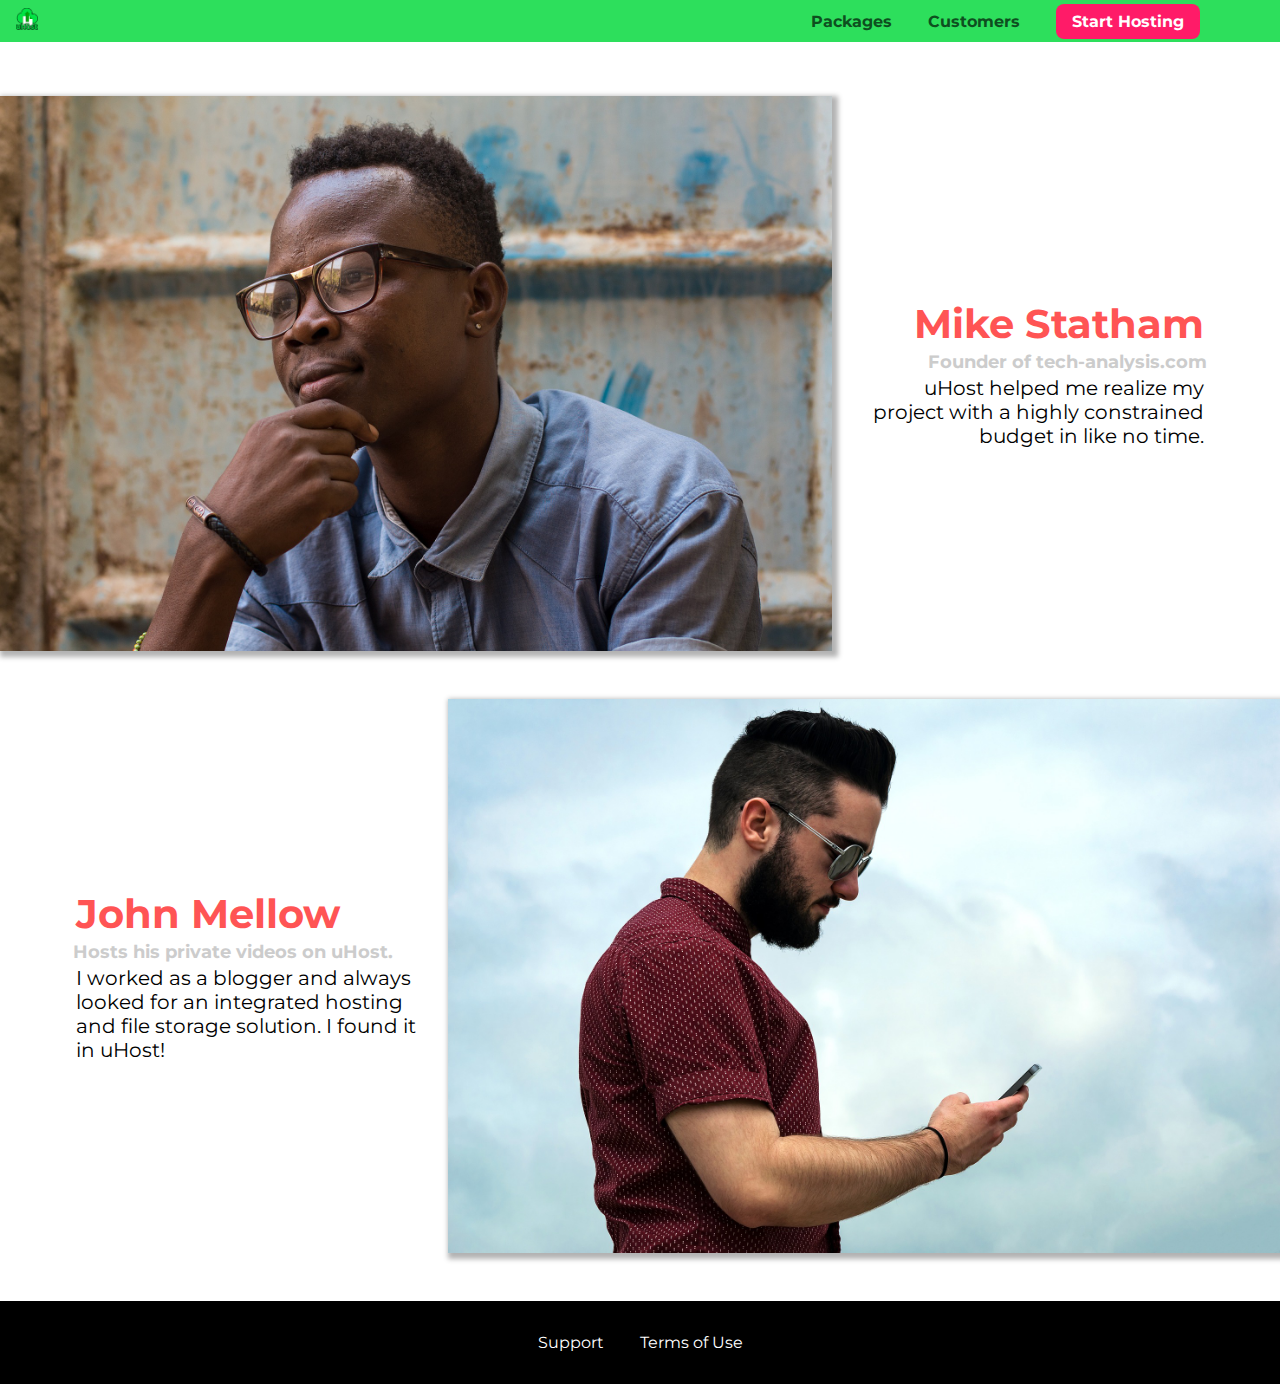
==== project/customers/index.html @ b1e60502 "Section 7: Understanding Background Images & Images" ====
<!DOCTYPE html>
<html lang="en">

<head>
    <meta charset="UTF-8">
    <meta name="viewport" content="width=device-width, initial-scale=1.0">
    <meta http-equiv="X-UA-Compatible" content="ie=edge">
    <title>uHost Customers</title>
    <link rel="shortcut icon" href="../favicon.png">
    <link href="https://fonts.googleapis.com/css?family=Anton|Montserrat:400,700" rel="stylesheet">
    <link rel="stylesheet" href="../shared.css">
    <link rel="stylesheet" href="customers.css">
</head>

<body>
    <header class="main-header">
        <div>
            <a href="../index.html" class="main-header__brand">
                <img src="../images/uhost-icon.png" alt="uHost - Your favorite hosting company">
            </a>
        </div>
        <nav class="main-nav">
            <ul class="main-nav__items">
                <li class="main-nav__item">
                    <a href="../packages/index.html">Packages</a>
                </li>
                <li class="main-nav__item">
                    <a href="index.html">Customers</a>
                </li>
                <li class="main-nav__item main-nav__item--cta">
                    <a href="start-hosting/index.html">Start Hosting</a>
                </li>
            </ul>
        </nav>
    </header>
    <main>
        <div>
            <div class="testimonial" id="customer-1">
                <div class="testimonial__image-container">
                    <img src="../images/customer-1.jpg" alt="Mike Statham - Customer" class="testimonial__image">
                </div>
                <div class="testimonial__info">
                    <h1 class="testimonial__name">Mike Statham</h1>
                    <h2 class="testimonial__subtitle">Founder of
                        <a href="tech-analysis.com">tech-analysis.com</a>
                    </h2>
                    <p class="testimonial__text">uHost helped me realize my project with a highly constrained budget in like no time.</p>
                </div>
            </div>
            <div class="testimonial" id="customer-2">
                <div class="testimonial__info">
                    <h1 class="testimonial__name">John Mellow</h1>
                    <h2 class="testimonial__subtitle">Hosts his private videos on uHost.
                    </h2>
                    <p class="testimonial__text">I worked as a blogger and always looked for an integrated hosting and file storage solution. I found
                        it in uHost!
                    </p>
                </div>
                <div class="testimonial__image-container">
                    <img src="../images/customer-2.jpg" alt="John Mellow - Customer" class="testimonial__image">
                </div>
            </div>
        </div>
    </main>
    <footer class="main-footer">
        <nav>
            <ul class="main-footer__links">
                <li class="main-footer__link">
                    <a href="#">Support</a>
                </li>
                <li class="main-footer__link">
                    <a href="#">Terms of Use</a>
                </li>
            </ul>
        </nav>
    </footer>
</body>

</html>
---- project/shared.css ----
* {
    box-sizing: border-box;
}

body {
    font-family: 'Montserrat', sans-serif;
    margin: 0;
}

.main-header {
    width: 100%;
    background-color: #2ddf5c;
    padding: 8px 16px;
    position: fixed;
    top: 0;
    left: 0;
    z-index: 1;
}

.main-header > div {
    display: inline-block;
    vertical-align: middle;
}

.main-header__brand {
    text-decoration: none;
    color: #0e4f1f;
    font-weight: bold;
    font-size: 22px;
    display: inline-block;
    height: 22px;
}

.main-header__brand img {
    height: 100%;
}

.main-nav {
    display: inline-block;
    text-align: right;
    width: calc(100% - 74px);
    vertical-align: middle;
}

.main-nav__items {
    margin: 0;
    padding: 0;
    list-style: none;
}

.main-nav__item {
    display: inline-block;
    margin: 0 16px;
}

.main-nav__item a {
    color: #0e4f1f;
    text-decoration: none;
    font-weight: bold;
    padding: 3px 0;
}

.main-nav__item a:hover,
.main-nav__item a:active {
    color: white;
    border-bottom: 5px white solid;
}

.main-nav__item--cta a {
    color: white;
    background-color: #ff1b68;
    padding: 8px 16px;
    border-radius: 8px;
}

.main-nav__item--cta a:hover,
.main-nav__item--cta a:active {
    color: #ff1b68;
    background-color: white;
    border: none;
}

.main-footer {
    background: black;
    padding: 32px;
    margin-top: 48px;
}

.main-footer__links {
    list-style: none;
    margin: 0;
    padding: 0;
    text-align: center;
}

.main-footer__link {
    display: inline-block;
    margin: 0 16px;
}

.main-footer__link a {
    color: white;
    text-decoration: none;
}

.main-footer__link a:hover,
.main-footer__link a:active {
    color: #ccc;
}

.button {
    background: #0e4f1f;
    color: white;
    font: inherit;
    border: 1.5px solid #0e4f1f;
    padding: 8px;
    border-radius: 8px;
    font-weight: bold;
    cursor: pointer;
}

.button:hover,
.button:active {
    background: white;
    color: #0e4f1f;
}

.button:focus {
    outline: none;
}
---- project/customers/customers.css ----
.testimonial {
    font-size: 20px;
    margin: 48px 0;
}

.testimonial__list {
    width: 80%;
    margin: auto;
}

.testimonial:first-of-type {
    margin-top: 96px;
}

.testimonial__image-container {
    width: 65%;
    display: inline-block;
    vertical-align: middle;
    box-shadow: 3px 3px 5px 3px rgba(0,0,0,0.3);
}

.testimonial__image {
    width: 100%;
    vertical-align: top;
}

.testimonial__info {
    text-align: right;
    padding: 14px;
    display: inline-block;
    vertical-align: middle;
    width: 30%;
}

#customer-2.testimonial {
    text-align: right;
}

#customer-2 .testimonial__info {
    text-align: left;
}

.testimonial__name {
    margin: 3px;
    color: #ff5454;
}

.testimonial__subtitle {
    margin: 0;
    font-size: 18px;
    color: #ccc;
}

.testimonial__subtitle a {
    color: inherit;
    text-decoration: none;
}

.testimonial__subtitle a:hover,
.testimonial__subtitle a:active {
    color: #7a7a7a;
}

.testimonial__text {
    margin: 3px;
}
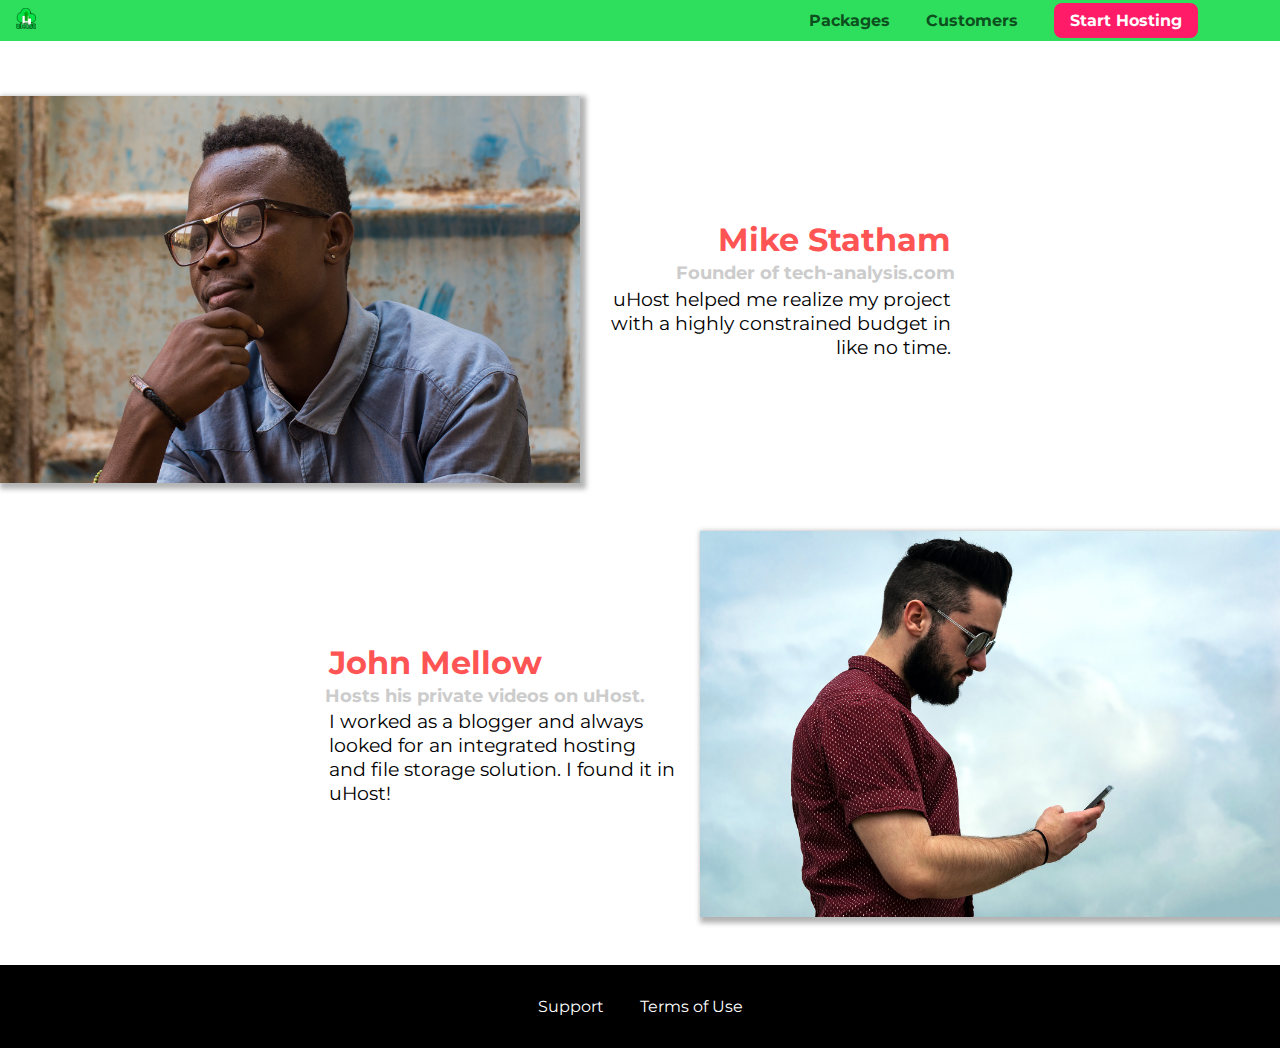
==== commit 530239b5: "Section 8: Sizes & Units" ====
--- a/project/customers/index.html
+++ b/project/customers/index.html
@@ -13,6 +13,7 @@
 </head>
 
 <body>
+    <div class="backdrop"></div>
     <header class="main-header">
         <div>
             <a href="../index.html" class="main-header__brand">
--- a/project/shared.css
+++ b/project/shared.css
@@ -7,10 +7,21 @@
     margin: 0;
 }
 
+.backdrop {
+    position: fixed;
+    display: none;
+    top: 0;
+    left: 0;
+    z-index: 100;
+    width: 100vw;
+    height: 100vh;
+    background: rgba(0, 0, 0, 0.5);
+}
+
 .main-header {
     width: 100%;
     background-color: #2ddf5c;
-    padding: 8px 16px;
+    padding: 0.5rem 1rem;
     position: fixed;
     top: 0;
     left: 0;
@@ -26,9 +37,9 @@
     text-decoration: none;
     color: #0e4f1f;
     font-weight: bold;
-    font-size: 22px;
+    font-size: 1.3rem;
     display: inline-block;
-    height: 22px;
+    height: 1.3rem;
 }
 
 .main-header__brand img {
@@ -50,14 +61,14 @@
 
 .main-nav__item {
     display: inline-block;
-    margin: 0 16px;
+    margin: 0 1rem;
 }
 
 .main-nav__item a {
     color: #0e4f1f;
     text-decoration: none;
     font-weight: bold;
-    padding: 3px 0;
+    padding: 0.2rem 0;
 }
 
 .main-nav__item a:hover,
@@ -69,7 +80,7 @@
 .main-nav__item--cta a {
     color: white;
     background-color: #ff1b68;
-    padding: 8px 16px;
+    padding: 0.5rem 1rem;
     border-radius: 8px;
 }
 
@@ -82,8 +93,8 @@
 
 .main-footer {
     background: black;
-    padding: 32px;
-    margin-top: 48px;
+    padding: 2rem;
+    margin-top: 3rem;
 }
 
 .main-footer__links {
@@ -95,7 +106,7 @@
 
 .main-footer__link {
     display: inline-block;
-    margin: 0 16px;
+    margin: 0 1rem;
 }
 
 .main-footer__link a {
@@ -113,7 +124,7 @@
     color: white;
     font: inherit;
     border: 1.5px solid #0e4f1f;
-    padding: 8px;
+    padding: 0.5rem;
     border-radius: 8px;
     font-weight: bold;
     cursor: pointer;
--- a/project/customers/customers.css
+++ b/project/customers/customers.css
@@ -1,6 +1,6 @@
 .testimonial {
-    font-size: 20px;
-    margin: 48px 0;
+    font-size: 1.2rem;
+    margin: 3rem 0;
 }
 
 .testimonial__list {
@@ -9,11 +9,12 @@
 }
 
 .testimonial:first-of-type {
-    margin-top: 96px;
+    margin-top: 6rem;
 }
 
 .testimonial__image-container {
     width: 65%;
+    max-width: 580px;
     display: inline-block;
     vertical-align: middle;
     box-shadow: 3px 3px 5px 3px rgba(0,0,0,0.3);
@@ -26,7 +27,7 @@
 
 .testimonial__info {
     text-align: right;
-    padding: 14px;
+    padding: 0.9rem;
     display: inline-block;
     vertical-align: middle;
     width: 30%;
@@ -41,13 +42,14 @@
 }
 
 .testimonial__name {
-    margin: 3px;
+    margin: 0.2rem;
     color: #ff5454;
+    font-size: 2rem;
 }
 
 .testimonial__subtitle {
     margin: 0;
-    font-size: 18px;
+    font-size: 1.1rem;
     color: #ccc;
 }
 
@@ -62,5 +64,5 @@
 }
 
 .testimonial__text {
-    margin: 3px;
+    margin: 0.2rem;
 }
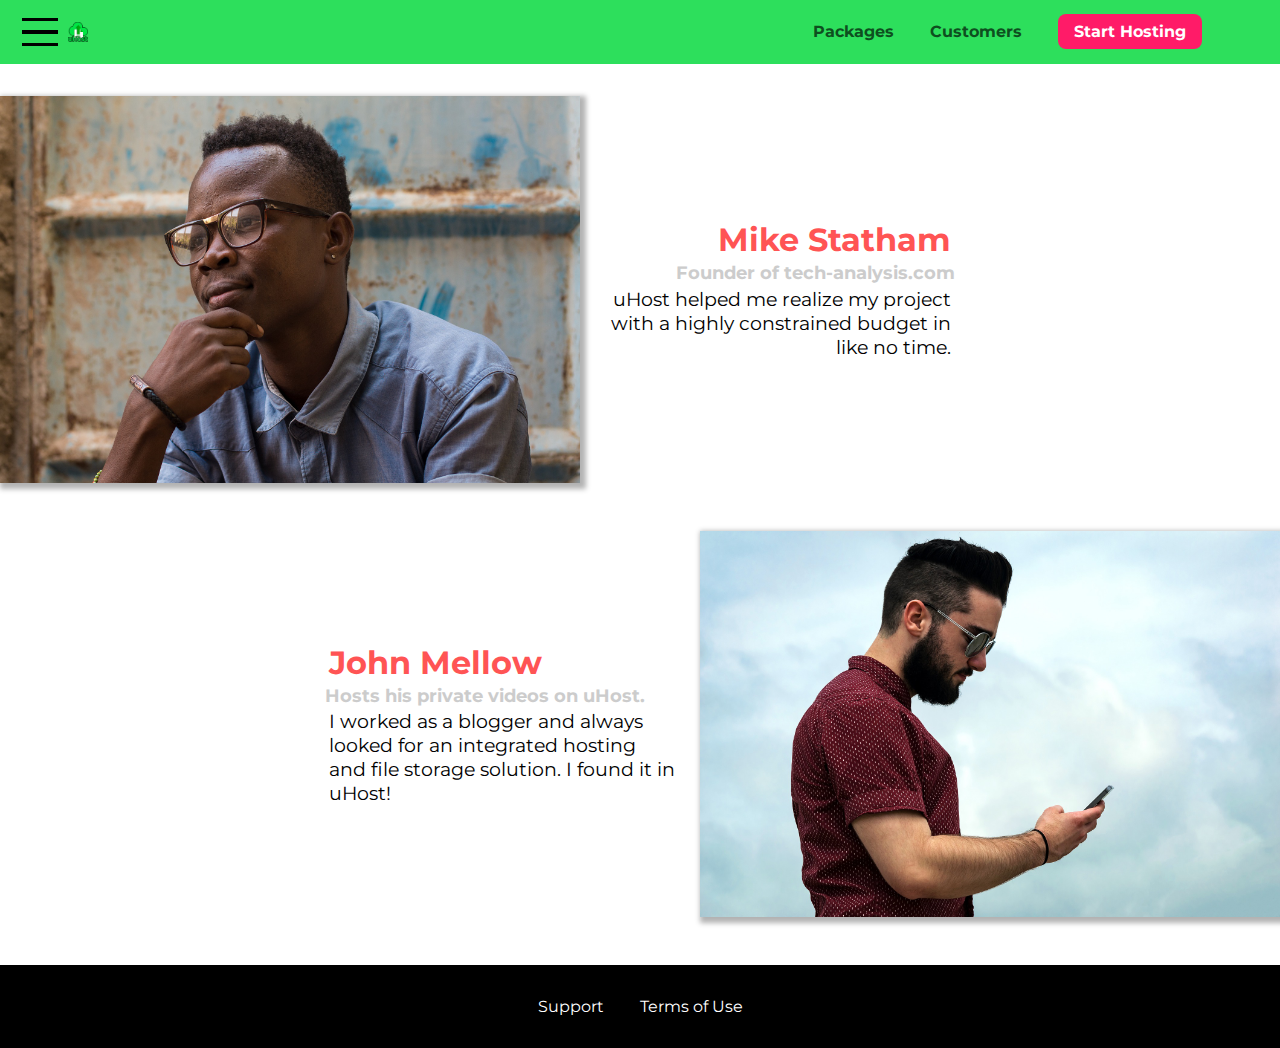
==== commit 8a17176f: "Section 9: Working with JavaScript & CSS" ====
--- a/project/customers/index.html
+++ b/project/customers/index.html
@@ -16,6 +16,11 @@
     <div class="backdrop"></div>
     <header class="main-header">
         <div>
+            <button class="toggle-button">
+                <span class="toggle-button__bar"></span>
+                <span class="toggle-button__bar"></span>
+                <span class="toggle-button__bar"></span>
+            </button>
             <a href="../index.html" class="main-header__brand">
                 <img src="../images/uhost-icon.png" alt="uHost - Your favorite hosting company">
             </a>
@@ -34,6 +39,19 @@
             </ul>
         </nav>
     </header>
+    <nav class="mobile-nav">
+        <ul class="mobile-nav__items">
+            <li class="mobile-nav__item">
+                <a href="../packages/index.html">Packages</a>
+            </li>
+            <li class="mobile-nav__item">
+                <a href="index.html">Customers</a>
+            </li>
+            <li class="mobile-nav__item mobile-nav__item--cta">
+                <a href="../start-hosting/index.html">Start Hosting</a>
+            </li>
+        </ul>
+    </nav>
     <main>
         <div>
             <div class="testimonial" id="customer-1">
@@ -75,6 +93,6 @@
             </ul>
         </nav>
     </footer>
+    <script src="../shared.js"></script>
 </body>
-
-</html>+</html>
--- a/project/shared.css
+++ b/project/shared.css
@@ -40,6 +40,7 @@
     font-size: 1.3rem;
     display: inline-block;
     height: 1.3rem;
+    vertical-align: middle;
 }
 
 .main-header__brand img {
@@ -49,7 +50,7 @@
 .main-nav {
     display: inline-block;
     text-align: right;
-    width: calc(100% - 74px);
+    width: calc(100% - 122px);
     vertical-align: middle;
 }
 
@@ -64,7 +65,8 @@
     margin: 0 1rem;
 }
 
-.main-nav__item a {
+.main-nav__item a,
+.mobile-nav__item a {
     color: #0e4f1f;
     text-decoration: none;
     font-weight: bold;
@@ -77,7 +79,8 @@
     border-bottom: 5px white solid;
 }
 
-.main-nav__item--cta a {
+.main-nav__item--cta a,
+.mobile-nav__item--cta a {
     color: white;
     background-color: #ff1b68;
     padding: 0.5rem 1rem;
@@ -85,7 +88,9 @@
 }
 
 .main-nav__item--cta a:hover,
-.main-nav__item--cta a:active {
+.main-nav__item--cta a:active,
+.mobile-nav__item--cta a:hover,
+.mobile-nav__item--cta a:active  {
     color: #ff1b68;
     background-color: white;
     border: none;
@@ -117,6 +122,56 @@
 .main-footer__link a:hover,
 .main-footer__link a:active {
     color: #ccc;
+}
+
+.toggle-button {
+    width: 3rem;
+    background: transparent;
+    border: none;
+    cursor: pointer;
+    padding-top: 0;
+    padding-bottom: 0;
+    vertical-align: middle;
+}
+
+.toggle-button:focus {
+    outline: none;
+}
+
+.toggle-button__bar {
+    width: 100%;
+    height: 0.2rem;
+    background: black;
+    display: block;
+    margin: 0.6rem 0;
+}
+  
+.mobile-nav {
+    display: none;
+    position: fixed;
+    z-index: 101;
+    top: 0;
+    left: 0;
+    background: white;
+    width: 80%;
+    height: 100vh;
+}
+
+.mobile-nav__items {
+    width: 90%;
+    height: 100%;
+    list-style: none;
+    margin: 10% auto;
+    padding: 0;
+    text-align: center;
+}
+
+.mobile-nav__item {
+    margin: 1rem 0;
+}
+
+.mobile-nav__item a {
+    font-size: 1.5rem;
 }
 
 .button {
@@ -139,3 +194,7 @@
 .button:focus {
     outline: none;
 }
+
+.open {
+    display: block !important;
+}
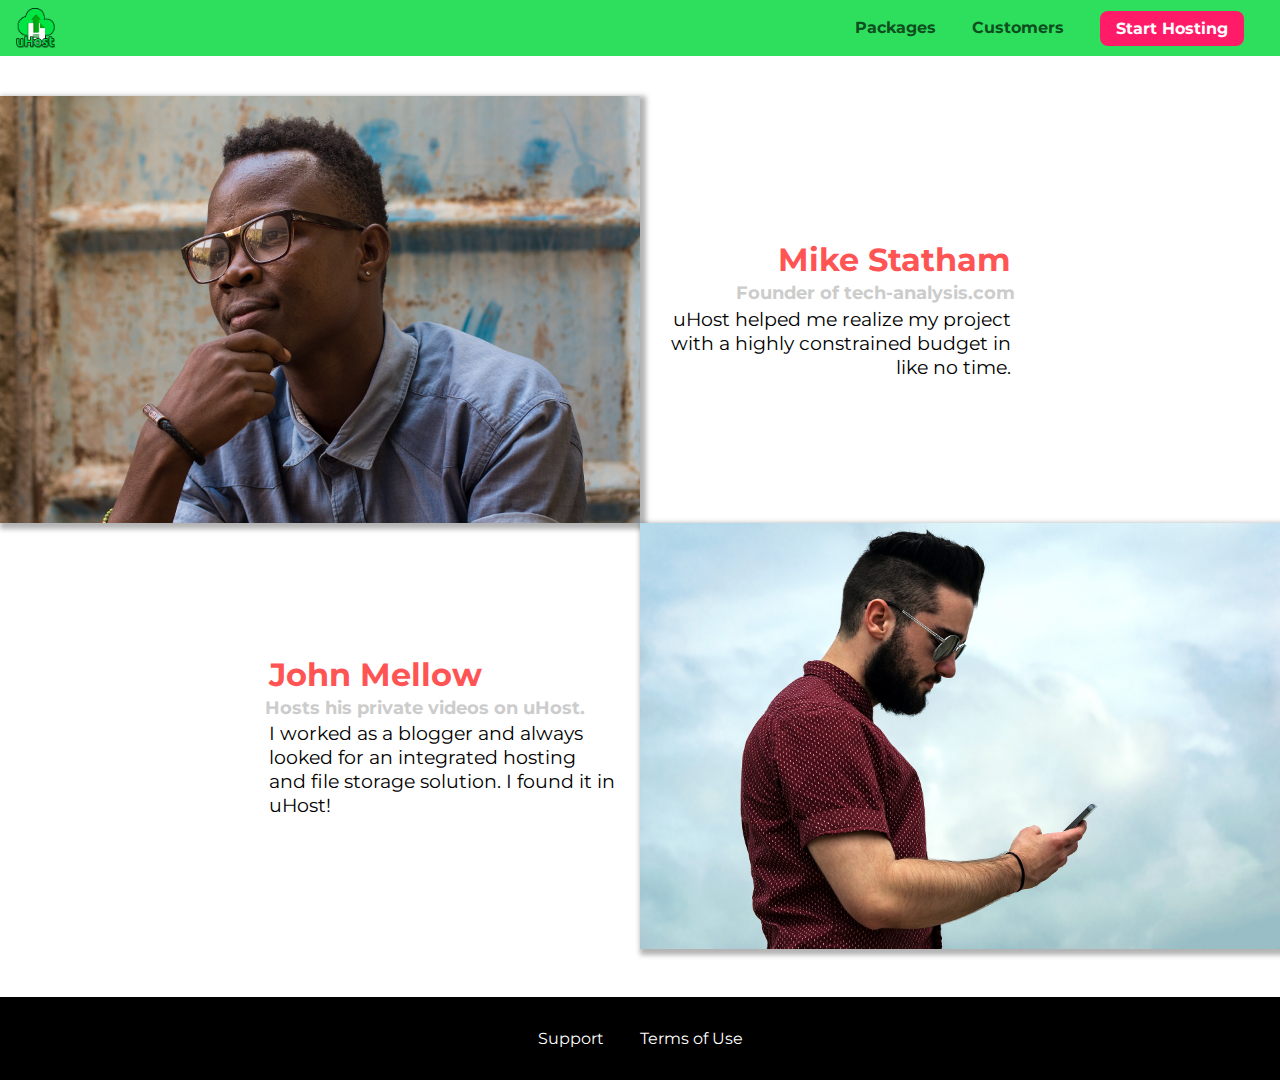
==== commit 8adea162: "Section 12: Working with Text and Fonts" ====
--- a/project/customers/index.html
+++ b/project/customers/index.html
@@ -7,7 +7,6 @@
     <meta http-equiv="X-UA-Compatible" content="ie=edge">
     <title>uHost Customers</title>
     <link rel="shortcut icon" href="../favicon.png">
-    <link href="https://fonts.googleapis.com/css?family=Anton|Montserrat:400,700" rel="stylesheet">
     <link rel="stylesheet" href="../shared.css">
     <link rel="stylesheet" href="customers.css">
 </head>
@@ -34,7 +33,7 @@
                     <a href="index.html">Customers</a>
                 </li>
                 <li class="main-nav__item main-nav__item--cta">
-                    <a href="start-hosting/index.html">Start Hosting</a>
+                    <a href="../start-hosting/index.html">Start Hosting</a>
                 </li>
             </ul>
         </nav>
--- a/project/shared.css
+++ b/project/shared.css
@@ -1,3 +1,7 @@
+@import url('https://fonts.googleapis.com/css2?family=Roboto&display=swap');
+@import url('https://fonts.googleapis.com/css2?family=Anton&display=swap');
+@import url('https://fonts.googleapis.com/css2?family=Montserrat:wght@400;700&display=swap');
+
 * {
     box-sizing: border-box;
 }
@@ -5,6 +9,11 @@
 body {
     font-family: 'Montserrat', sans-serif;
     margin: 0;
+}
+
+main {
+    min-height: calc(100vh - 2.5rem - 8.6rem);
+    margin-top: 2.5rem;
 }
 
 .backdrop {
@@ -37,10 +46,9 @@
     text-decoration: none;
     color: #0e4f1f;
     font-weight: bold;
-    font-size: 1.3rem;
     display: inline-block;
-    height: 1.3rem;
     vertical-align: middle;
+    height: 2.5rem;
 }
 
 .main-header__brand img {
@@ -48,10 +56,7 @@
 }
 
 .main-nav {
-    display: inline-block;
-    text-align: right;
-    width: calc(100% - 122px);
-    vertical-align: middle;
+    display: none;
 }
 
 .main-nav__items {
@@ -110,8 +115,7 @@
 }
 
 .main-footer__link {
-    display: inline-block;
-    margin: 0 1rem;
+    margin: 1rem 0;
 }
 
 .main-footer__link a {
@@ -143,7 +147,7 @@
     height: 0.2rem;
     background: black;
     display: block;
-    margin: 0.6rem 0;
+    margin: 0.5rem 0;
 }
   
 .mobile-nav {
@@ -195,6 +199,31 @@
     outline: none;
 }
 
+.button[disabled] {
+    cursor: not-allowed;
+    border: #a1a1a1;
+    background: #ccc;
+    color: #a1a1a1;
+}
+
 .open {
     display: block !important;
 }
+
+@media (min-width: 40rem) {
+    .toggle-button {
+        display: none;
+    }
+
+    .main-nav {
+        display: inline-block;
+        text-align: right;
+        width: calc(100% - 47px);
+        vertical-align: middle;
+    }
+
+    .main-footer__link {
+        display: inline-block;
+        margin: 0 1rem;
+    }
+}--- a/project/customers/customers.css
+++ b/project/customers/customers.css
@@ -1,22 +1,19 @@
+main {
+    padding-top: 3.5rem;
+}
+
 .testimonial {
     font-size: 1.2rem;
-    margin: 3rem 0;
 }
 
-.testimonial__list {
+/* .testimonial__list {
     width: 80%;
     margin: auto;
-}
-
-.testimonial:first-of-type {
-    margin-top: 6rem;
-}
+} */
 
 .testimonial__image-container {
-    width: 65%;
-    max-width: 580px;
-    display: inline-block;
-    vertical-align: middle;
+    width: 100%;
+    max-width: 40rem;
     box-shadow: 3px 3px 5px 3px rgba(0,0,0,0.3);
 }
 
@@ -28,9 +25,6 @@
 .testimonial__info {
     text-align: right;
     padding: 0.9rem;
-    display: inline-block;
-    vertical-align: middle;
-    width: 30%;
 }
 
 #customer-2.testimonial {
@@ -66,3 +60,23 @@
 .testimonial__text {
     margin: 0.2rem;
 }
+
+@media (min-width: 40rem) {
+    .testimonial {
+        margin-right: auto;
+        margin-left: auto;
+        max-width: 1500px;
+    }
+
+    .testimonial__image-container {
+        width: 65%;
+        display: inline-block;
+        vertical-align: middle;
+    }
+
+    .testimonial__info {
+        display: inline-block;
+        vertical-align: middle;
+        width: 30%;
+    }
+}
